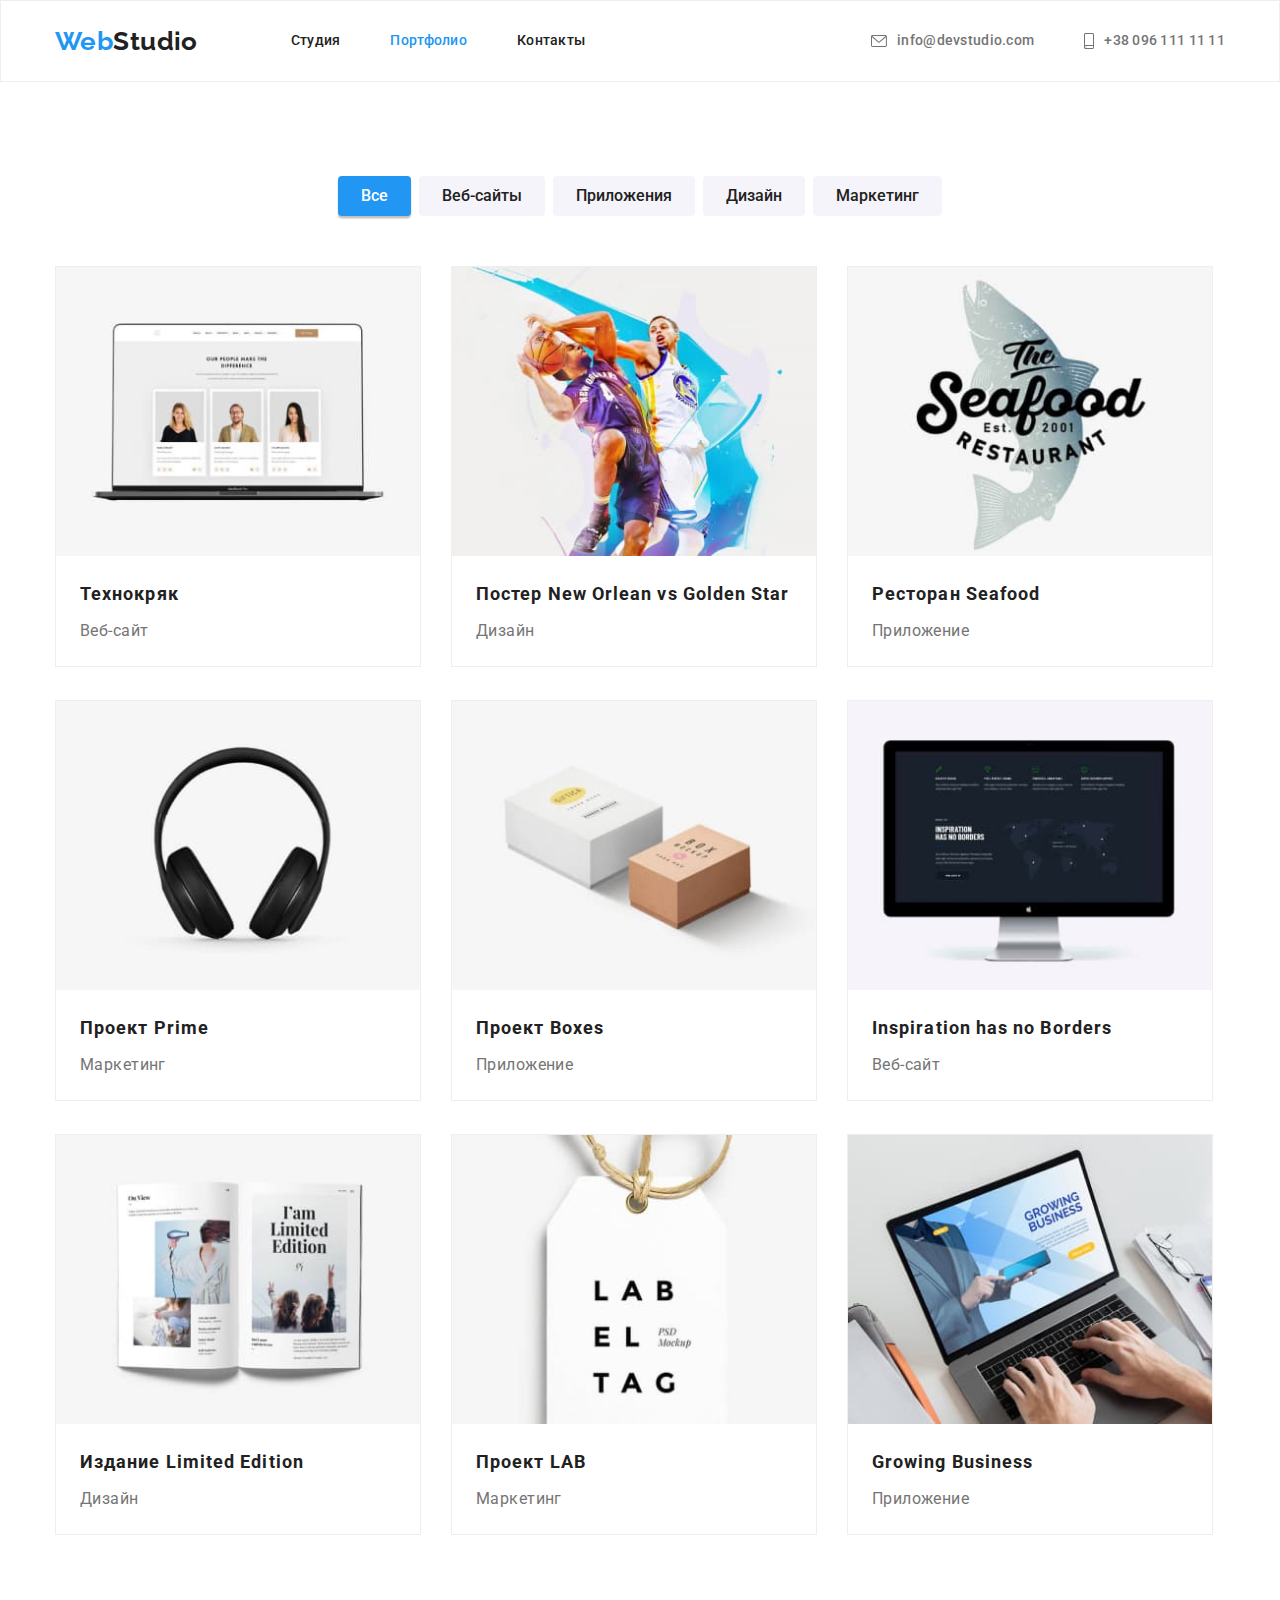
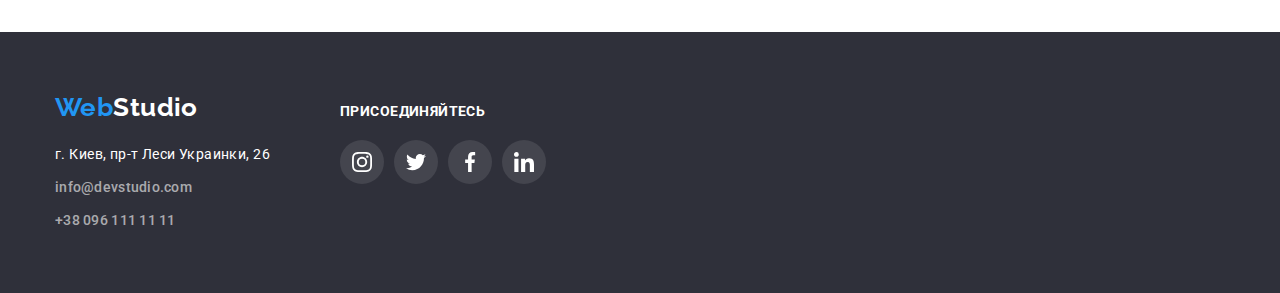
==== portfolio.html @ 6651fc87 "Initial commit" ====
<!DOCTYPE html>
<html lang="ru">
  <head>
    <meta charset="UTF-8" />
    <meta http-equiv="X-UA-Compatible" content="IE=edge" />
    <meta name="viewport" content="width=device-width, initial-scale=1.0" />
    <title>Portfolio</title>

    <link
      rel="stylesheet"
      href="https://fonts.googleapis.com/css2?family=Raleway:wght@700&family=Roboto:wght@400;500;700;900&display=swap"
    />
    <link
      rel="stylesheet"
      href="https://cdnjs.cloudflare.com/ajax/libs/modern-normalize/1.1.0/modern-normalize.min.css"
    />
    <link rel="stylesheet" href="./css/styles.css" />
  </head>

  <body>
    <!-- Шапка сайта -->
    <header class="header">
      <div class="container main-container">
        <nav class="main-nav">
          <a class="logo" href="./index.html"><span>Web</span>Studio</a>

          <ul class="site-nav list">
            <li class="item"><a class="link pointer" href="./index.html">Студия</a></li>
            <li class="item">
              <a class="link pointer portfolio" href="./portfolio.html">Портфолио</a>
            </li>
            <li class="item"><a class="link pointer" href="">Контакты</a></li>
          </ul>
        </nav>

        <ul class="auth-nav list">
          <li class="item">
            <div class="header-icon">
              <a class="link pointer" href="mailto:info@devstudio.com">
                <svg class="icon-header" width="16" height="12">
                  <use href="./images/sprite.svg#icon-envelope"></use>
                </svg>
                info@devstudio.com
              </a>
            </div>
          </li>
          <li class="item">
            <div class="header-icon">
              <a class="link pointer" href="tel:+380961111111">
                <svg class="icon-header phone" width="10" height="16">
                  <use href="./images/sprite.svg#icon-phone"></use>
                </svg>
                +38 096 111 11 11
              </a>
            </div>
          </li>
        </ul>
      </div>
    </header>

    <main>
      <!-- Секция примеры работ -->
      <section class="section-works section">
        <div class="container">
          <h1 class="works visually-hidden">Примеры работ</h1>
          <ul class="portfolio list portfolio-nav">
            <li class="btn-container">
              <button class="button pointer all" type="button">Все</button>
            </li>
            <li class="btn-container">
              <button class="button pointer" type="button">Веб-сайты</button>
            </li>
            <li class="btn-container">
              <button class="button pointer" type="button">Приложения</button>
            </li>
            <li class="btn-container">
              <button class="button pointer" type="button">Дизайн</button>
            </li>
            <li class="btn-container">
              <button class="button pointer" type="button">Маркетинг</button>
            </li>
          </ul>

          <ul class="list works-list">
            <!-- Пример №1 -->
            <li class="flex-element">
              <a class="works-link" href="">
                <img
                  class="works-img"
                  src="./images/portfolio/work-1.jpg"
                  alt="Пример работы №1"
                  width="370"
                  height="294"
                />
                <h2 class="works-title">Технокряк</h2>
                <p class="works-text">Веб-сайт</p>
              </a>
            </li>
            <!-- Пример №2 -->
            <li class="flex-element">
              <a class="works-link" href="">
                <img
                  class="works-img"
                  src="./images/portfolio/work-2.jpg"
                  alt="Пример работы №2"
                  width="370"
                  height="294"
                />
                <h2 class="works-title">Постер New Orlean vs Golden Star</h2>
                <p class="works-text">Дизайн</p>
              </a>
            </li>
            <!-- Пример №3 -->
            <li class="flex-element">
              <a class="works-link" href="">
                <img
                  class="works-img"
                  src="./images/portfolio/work-3.jpg"
                  alt="Пример работы №3"
                  width="370"
                  height="294"
                />
                <h2 class="works-title">Ресторан Seafood</h2>
                <p class="works-text">Приложение</p>
              </a>
            </li>
            <!-- Пример №4 -->
            <li class="flex-element">
              <a class="works-link" href="">
                <img
                  class="works-img"
                  src="./images/portfolio/work-4.jpg"
                  alt="Пример работы №4"
                  width="370"
                  height="294"
                />
                <h2 class="works-title">Проект Prime</h2>
                <p class="works-text">Маркетинг</p>
              </a>
            </li>
            <!-- Пример №5 -->
            <li class="flex-element">
              <a class="works-link" href="">
                <img
                  class="works-img"
                  src="./images/portfolio/work-5.jpg"
                  alt="Пример работы №5"
                  width="370"
                  height="294"
                />
                <h2 class="works-title">Проект Boxes</h2>
                <p class="works-text">Приложение</p>
              </a>
            </li>
            <!-- Пример №6-->
            <li class="flex-element">
              <a class="works-link" href="">
                <img
                  class="works-img"
                  src="./images/portfolio/work-6.jpg"
                  alt="Пример работы №6"
                  width="370"
                  height="294"
                />
                <h2 class="works-title">Inspiration has no Borders</h2>
                <p class="works-text">Веб-сайт</p>
              </a>
            </li>
            <!-- Пример №7 -->
            <li class="flex-element">
              <a class="works-link" href="">
                <img
                  class="works-img"
                  src="./images/portfolio/work-7.jpg"
                  alt="Пример работы №7"
                  width="370"
                  height="294"
                />
                <h2 class="works-title">Издание Limited Edition</h2>
                <p class="works-text">Дизайн</p>
              </a>
            </li>
            <!-- Пример №8 -->
            <li class="flex-element">
              <a class="works-link" href="">
                <img
                  class="works-img"
                  src="./images/portfolio/work-8.jpg"
                  alt="Пример работы №8"
                  width="370"
                  height="294"
                />
                <h2 class="works-title">Проект LAB</h2>
                <p class="works-text">Маркетинг</p>
              </a>
            </li>
            <!-- Пример №9 -->
            <li class="flex-element">
              <a class="works-link" href="">
                <img
                  class="works-img"
                  src="./images/portfolio/work-9.jpg"
                  alt="Пример работы №9"
                  width="370"
                  height="294"
                />
                <h2 class="works-title">Growing Business</h2>
                <p class="works-text">Приложение</p>
              </a>
            </li>
          </ul>
        </div>
      </section>
    </main>
    <!-- Футер -->
    <footer class="footer">
      <div class="container">
        <div class="contacts-footer">
          <div class="contacts">
            <a class="logo footer" href="./index.html"><span>Web</span>Studio</a>
            <address>
              <ul class="list">
                <li class="list-item">
                  <a
                    class="link pointer footer-adress"
                    href="https://goo.gl/maps/1aV7GLh5moSTKQaL6"
                    target="_blank"
                    rel="noopener noreferrer"
                    >г. Киев, пр-т Леси Украинки, 26</a
                  >
                </li>
                <li class="auth-nav list-item">
                  <a class="link pointer footer-mail" href="mailto:info@devstudio.com"
                    >info@devstudio.com</a
                  >
                </li>
                <li class="auth-nav list-item">
                  <a class="link pointer footer-tel" href="tel:+380961111111">+38 096 111 11 11</a>
                </li>
              </ul>
            </address>
          </div>
          <div class="social">
            <h3 class="footer-title">присоединяйтесь</h3>
            <ul class="list footer-all-icons">
              <li class="footer-icon">
                <div class="footer-block">
                  <a class="footer-link" aria-label="instagram" href="">
                    <svg class="icon-footer" width="20" height="20">
                      <use href="./images/sprite.svg#icon-instagram2"></use>
                    </svg>
                  </a>
                </div>
              </li>

              <li class="footer-icon">
                <div class="footer-block">
                  <a class="footer-link" aria-label="instagram" href="">
                    <svg class="icon-footer" width="20" height="20">
                      <use href="./images/sprite.svg#icon-twitter2"></use>
                    </svg>
                  </a>
                </div>
              </li>

              <li class="footer-icon">
                <div class="footer-block">
                  <a class="footer-link" aria-label="facebook" href="">
                    <svg class="icon-footer" width="20" height="20">
                      <use href="./images/sprite.svg#icon-facebook2"></use>
                    </svg>
                  </a>
                </div>
              </li>

              <li class="footer-icon">
                <div class="footer-block">
                  <a class="footer-link" aria-label="linkedin" href="">
                    <svg class="icon-footer" width="20" height="20">
                      <use href="./images/sprite.svg#icon-linkedin2"></use>
                    </svg>
                  </a>
                </div>
              </li>
            </ul>
          </div>
        </div>
      </div>
    </footer>
  </body>
</html>
---- css/styles.css ----
/* Reset */
html {
    box-sizing: border-box;
}

*,
*::after,
*::before {
    box-sizing: inherit;
}

/* Стили для обнуления верхних отступов у элементов */
h1,
h2,
h3,
h4,
h5,
h6,
p {
    margin-top: 0;
}

/* Класс для обнуления базовых свойств у списков (ul) */
.list {
    list-style: none;
    padding-left: 0;
    margin: 0;
}

/* Класс для обнуления базовых свойств у ссылок */
.link {
    text-decoration: none;
    color: inherit;
}

/* Свойства для корректного отображения картинок */
img {
    display: block;
    max-width: 100%;
    height: auto;
}

/* Свойства для обнуления курсива у address */

address {
    font-style: inherit;
}


:root {
    --brand-color: #2196F3;
    --background-color: #ffffff;
    --text-color: #212121;
    --paragraph-color: #757575;
}

body {
    color: var(--text-color);
    background-color: var(--background-color);
    font-family: Roboto, sans-serif;
    font-size: 14px;
    letter-spacing: 0.03em;
}

.visually-hidden {
  position: absolute;
  width: 1px;
  height: 1px;
  margin: -1px;
  border: 0;
  padding: 0;
  
  white-space: nowrap;
  clip-path: inset(100%);
  clip: rect(0 0 0 0);
  overflow: hidden;
}

.container {
    margin-left: auto;
    margin-right: auto;
    width: 1200px;    
    padding-left: 15px;
    padding-right: 15px;
}

/* Navigation */
.link,
.logo {
    text-decoration: none;
}

.logo > span {
    color: var(--brand-color)
}

.logo {
    color: var(--text-color);

    font-family: Raleway, sans-serif;
    font-weight: 700;
    font-size: 26px;
    line-height: 1.19;
}

.main-nav .logo {
    margin-right: 93px;
}

.site-nav,
.auth-nav {
    display: flex;
}

.auth-nav {
    margin-left: auto;
}

.site-nav .item,
.auth-nav .item {
    margin-right: 50px;
}

.site-nav .item:last-child,
.auth-nav .item:last-child {
    margin-right: 0;
}

.main-nav,
.main-container {
    display: flex;
    align-items: center;
}

.header {
    border: 1px solid #EEEEEE;
}


.site-nav .link,
.auth-nav .link {
    color: var(--text-color);

    font-weight: 500;
    line-height: 1.14;
    letter-spacing: 0.02em;
}

.site-nav .link,
.auth-nav .link {
    display: block;
    padding-top: 32px;
    padding-bottom: 32px;
}

.auth-nav .link {
    color: var(--paragraph-color);
}

.site-nav .studio {
    color: var(--brand-color)
}

.site-nav .link:hover,
.site-nav .link:focus,
.auth-nav .link:hover,
.auth-nav .link:focus {
    color: var(--brand-color)
}

.header-icon {
    display: flex;
    align-items: center;
    cursor: pointer;
    color: var(--paragraph-color);
}

.icon-header {
    margin-right: 10px;
    fill: currentColor;
}

.icon-header:focus,
.icon-header:hover {
    fill: var(--brand-color);
}

.link.pointer {
    display: flex;
    align-items: center;
}

/* Section Hero */
.section {
    padding-top: 94px;
    padding-bottom: 94px;
}

.hero {
    color: var(--background-color);
    background-color: #2F303A;
    text-align: center;
    padding: 200px 0;

    background-image: linear-gradient(
        to right,
        rgba(47, 48, 58, 0.4),
        rgba(47, 48, 58, 0.4)),
    url('../images/hero/people.jpg');
    max-width: 1600px;
    margin-left: auto;
    margin-right: auto;
    background-position: center;
    background-repeat: no-repeat;
    background-size: cover;
}

.hero-title {
    padding-bottom: 0;
    width: 693px;
    margin-left: auto;
    margin-right: auto;
    margin-top: 0;
    margin-bottom: 30px;

    font-weight: 900;
    font-size: 44px;
    line-height: 1.36;
    letter-spacing: 0.06em;
    text-transform: uppercase;
}

.hero .button:hover,
.hero .button:focus {
    background-color: var(--brand-color);
}

.button-order {
    font-family: inherit;
    font-weight: 700;
    font-size: 16px;
    line-height: 1.87;
    display: flex;
    align-items: center;
    text-align: center;
    letter-spacing: 0.06em;
    color: var(--background-color);
    background-color: #188CE8;

    box-shadow: 0px 4px 4px rgba(0, 0, 0, 0.15);
    border-radius: 4px;

    padding: 10px 32px;
    display: inline-block;
    border: 1px solid transparent;
}


.button:focus,
.button:hover {
    cursor: pointer;
}

/* Section features*/

.features.list {
    display: flex;
    justify-content: center;
}

.features-container {
    margin-right: 30px;
    width: calc((100% - 90px) / 4);
    width: 270px;
}


.icon-container {
    height: 120px;
    border-radius: 4px;
    margin-bottom: 30px;
    display: flex;
    align-items: center;
    justify-content: center;
    background-color: #F5F4FA;
}


.features-container:nth-child(4n) {
    margin-right: 0;
}


.section-title {
    color: var(--text-color);
    font-weight: 700;
    font-size: 36px;
    line-height: 1.16;
    text-align: center;

    margin-top: 0;
    margin-bottom: 50px;
}

.features-title {
    font-size: 14px;
    font-weight: 700;
    line-height: 1.14;
    text-transform: uppercase;

    margin-top: 0;
    margin-bottom: 10px;
}

.features-text {
    color: var(--paragraph-color);
    line-height: 1.71;

    margin-top: 0;
    margin-bottom: 0;
}


/* Section activity */
.section-activity {
    padding-top: 0;
    padding-bottom: 94px;
}

.activity-list {
    display: flex;
    flex-wrap: wrap;
}

.img-activity {
    margin-right: 30px;
    width: calc((100% - 60px) / 3);
}

.img-activity:nth-child(3n) {
    margin-right: 0;
}

/* Section Team */
.section-team {
    background-color: #F5F4FA;
}

.list-team {
    display: flex;
    flex-wrap: wrap;
}

.team-card {
    margin-right: 30px;
    width: calc((100% - 90px) / 4);
    box-shadow: 0px 1px 3px rgba(0, 0, 0, 0.12), 0px 1px 1px rgba(0, 0, 0, 0.14), 0px 2px 1px rgba(0, 0, 0, 0.2);
    border-radius: 0px 0px 4px 4px;
    background: #FFFFFF;
}

.team-card:nth-child(4n) {
    margin-right: 0;
}

.team-text {
    color: var(--paragraph-color);
    font-size: 16px;
    line-height: 1.19;
    text-align: center;

    margin-top: 0;
    margin-bottom: 16px;
}

.team-title {
    font-weight: 500;
    font-size: 16px;
    line-height: 1.19;
    text-align: center;

    margin-top: 0;
    margin-bottom: 10px;
}

.team-img {
    padding-bottom: 30px;
}

.social-list {
    display: flex;
    align-items: center;
    padding-bottom: 30px;
    justify-content: center;
}

.social-list>li:not(:last-child) {
    margin-right: 10px;
}

.team-link {
    display: flex;
    background-color: #ffffff;
    border-radius: 50%;
    width: 44px;
    height: 44px;
    cursor: pointer;
    align-items: center;
    justify-content: center;
    color: #AFB1B8;
}

.icon-social {
    fill: currentColor;
}

.team-link:hover,
.team-link:focus {
    background-color: var(--brand-color);
    color: #ffffff;
}

/* Section customers */
.customers-all {
    display: flex;
    align-items: center;
    justify-content: space-between;
}

.customers-block {
    margin-right: 30px;
    color: #AFB1B8;
}

.customers-link {
    color: currentColor;
    width: 170px;
    height: 92px;
    border: 1px solid #AFB1B8;
    border-radius: 4px;
    display: flex;
    align-items: center;
    justify-content: center;
    cursor: pointer;
}

.icon-customers {
    fill: currentColor;
}

.customers-link:hover,
.customers-link:focus {
    border: 1px solid var(--brand-color);
    color: var(--brand-color);
}

.customers-block:last-child {
    margin-right: 0;
}


/* Footer */
.footer {
    padding: 60px 0;
    background-color: #2F303A;
}

.list .footer-adress,
.list .footer-mail,
.list .footer-tel {
    font-style: normal;
    line-height: 1.71;
    display: inline-block;
    margin-bottom: 9px;
}

.logo.footer {
    color: var(--background-color);
    display: inline-block;
    padding: 0;
    margin-bottom: 20px;
}

.footer-adress {
    color: var(--background-color);
}

.list-item:not(:last-child) {
    margin-bottom: 9px;
}

.list-item .link {
    margin-bottom: 0;
}

.list-item .link {
    padding: 0;
}

.auth-nav .footer-tel,
.auth-nav .footer-mail {
    color: rgba(255, 255, 255, 0.6);
}

.footer-title {
    font-size: 14px;
    font-weight: 700;
    line-height: 1.14;
    text-transform: uppercase;
    color: #FFFFFF;
    margin-bottom: 20px;
}

.footer-all-icons {
    display: flex;
    align-items: center;
    justify-content: center;
}

.footer-link {
    background-color: rgba(255, 255, 255, 0.1);
    border-radius: 50%;
    width: 44px;
    height: 44px;
    display: inline-flex;
    justify-content: center;
    cursor: pointer;
    align-items: center;
}

.footer-icon:not(:last-child) {
    margin-right: 10px;
}

.footer-link:hover,
.footer-link:focus {
    background-color: var(--brand-color);
}

.icon-footer {
    fill: #ffffff;
}


.icon-footer:focus,
.icon-footer:hover {
    background-color: var(--brand-color);
}

.contacts-footer {
    display: flex;
    align-items:baseline;
}

.contacts {
    margin-right: 70px;
}


/* PORTFOLIO */
.site-nav .portfolio {
    color: var(--brand-color);
}

.portfolio .button {
    font-family: inherit;
    font-weight: 500;
     font-size: 16px;
    line-height: 1.62;
    text-align: center;
    color: var(--text-color);
    background-color: #F5F4FA;

    display: inline-block;
    border-radius: 4px;
    padding: 6px 22px;
    border: 1px solid transparent;
}

.portfolio .button:hover,
.portfolio .button:focus {
    background-color: var(--brand-color);
    color: var(--background-color);
    box-shadow: 0px 3px 1px rgba(0, 0, 0, 0.1), 0px 1px 2px rgba(0, 0, 0, 0.08), 0px 2px 2px rgba(0, 0, 0, 0.12);
}

.portfolio .all {
    color: var(--background-color);
    background-color: var(--brand-color);

    box-shadow: 0px 3px 1px rgba(0, 0, 0, 0.1), 0px 1px 2px rgba(0, 0, 0, 0.08), 0px 2px 2px rgba(0, 0, 0, 0.12);
    border-radius: 4px;
}

.portfolio-nav {
    display: flex;
    margin-bottom: 50px;
    justify-content: center;
}

.btn-container {
    margin-right: 8px;
}

.btn-container:last-child {
    margin-right: 0;
}



/* Section porfolio works */
.works-list {
    display: flex;
    flex-wrap: wrap;
}

.flex-element {
    width: calc((100% - 60px - 12px) / 3);
    height: 404px;
    margin-bottom: 30px;
    margin-right: 30px;
}

.works-link {
    text-decoration: none;
    display: block;
    border: 1px solid #EEEEEE;
}

.works-link:hover,
.works-link:focus {
    box-shadow: 0px 1px 1px rgba(0, 0, 0, 0.12), 0px 4px 4px rgba(0, 0, 0, 0.06), 1px 4px 6px rgba(0, 0, 0, 0.16);
}

.flex-element:nth-child(3n) {
    margin-right: 0;
}

.flex-element:nth-last-child(-n+3) {
    margin-bottom: 0;
} 

.works-img {
    margin-bottom: 20px;
}

.works-title {
    color: var(--text-color);
    font-weight: 700;
    font-size: 18px;
    line-height: 2.0;
    letter-spacing: 0.06em;

    margin-top: 0;
    margin-bottom: 4px;
    margin-left: 24px;
}

.works-text {
    color: var(--paragraph-color);
    font-size: 16px;
    line-height: 1.88;

    margin-top: 0;
    margin-bottom: 20px;
    margin-left: 24px;
}
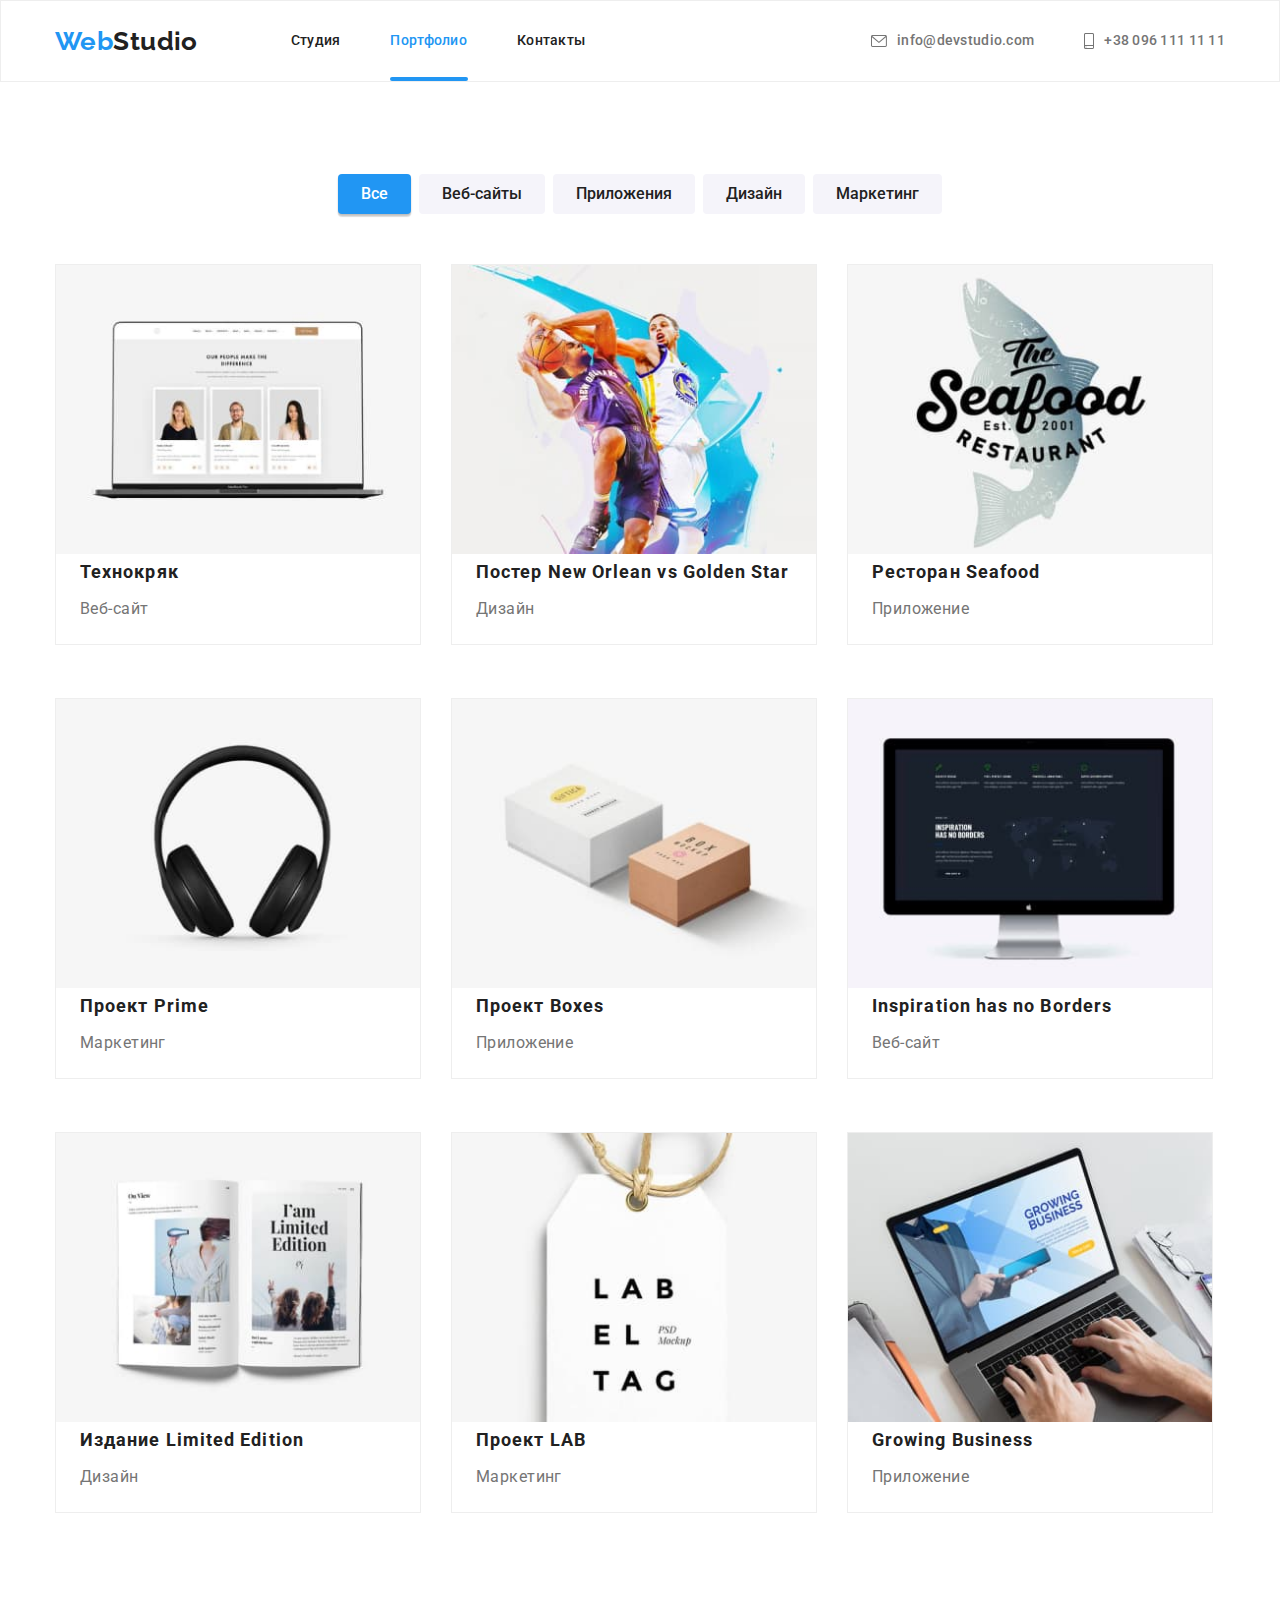
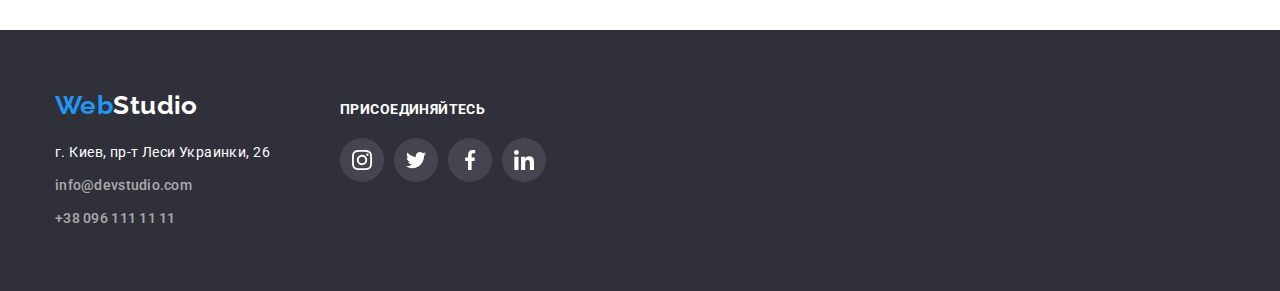
==== commit 8cc05a76: "add animation" ====
--- a/portfolio.html
+++ b/portfolio.html
@@ -85,13 +85,20 @@
             <!-- Пример №1 -->
             <li class="flex-element">
               <a class="works-link" href="">
-                <img
-                  class="works-img"
-                  src="./images/portfolio/work-1.jpg"
-                  alt="Пример работы №1"
-                  width="370"
-                  height="294"
-                />
+                <div class="works-thumb">
+                  <img
+                    class="works-img"
+                    src="./images/portfolio/work-1.jpg"
+                    alt="Пример работы №1"
+                    width="370"
+                    height="294"
+                  />
+                  <p class="works-descr">
+                    Ресурс предлагает комплексные предложения с разным уровнем функционала и
+                    сервисов. Все это позволит посетителю получить исчерпывающие сведения <br />
+                    о компании или частном лице.
+                  </p>
+                </div>
                 <h2 class="works-title">Технокряк</h2>
                 <p class="works-text">Веб-сайт</p>
               </a>
@@ -99,13 +106,21 @@
             <!-- Пример №2 -->
             <li class="flex-element">
               <a class="works-link" href="">
-                <img
-                  class="works-img"
-                  src="./images/portfolio/work-2.jpg"
-                  alt="Пример работы №2"
-                  width="370"
-                  height="294"
-                />
+                <div class="works-thumb">
+                  <img
+                    class="works-img"
+                    src="./images/portfolio/work-2.jpg"
+                    alt="Пример работы №2"
+                    width="370"
+                    height="294"
+                  />
+                  <p class="works-descr">
+                    Ресурс предлагает комплексные предложения с разным уровнем функционала и
+                    сервисов. Все это позволит посетителю получить исчерпывающие сведения <br />
+                    о компании или частном лице.
+                  </p>
+                </div>
+
                 <h2 class="works-title">Постер New Orlean vs Golden Star</h2>
                 <p class="works-text">Дизайн</p>
               </a>
@@ -113,13 +128,21 @@
             <!-- Пример №3 -->
             <li class="flex-element">
               <a class="works-link" href="">
-                <img
-                  class="works-img"
-                  src="./images/portfolio/work-3.jpg"
-                  alt="Пример работы №3"
-                  width="370"
-                  height="294"
-                />
+                <div class="works-thumb">
+                  <img
+                    class="works-img"
+                    src="./images/portfolio/work-3.jpg"
+                    alt="Пример работы №3"
+                    width="370"
+                    height="294"
+                  />
+                  <p class="works-descr">
+                    Ресурс предлагает комплексные предложения с разным уровнем функционала и
+                    сервисов. Все это позволит посетителю получить исчерпывающие сведения <br />
+                    о компании или частном лице.
+                  </p>
+                </div>
+
                 <h2 class="works-title">Ресторан Seafood</h2>
                 <p class="works-text">Приложение</p>
               </a>
@@ -127,13 +150,21 @@
             <!-- Пример №4 -->
             <li class="flex-element">
               <a class="works-link" href="">
-                <img
-                  class="works-img"
-                  src="./images/portfolio/work-4.jpg"
-                  alt="Пример работы №4"
-                  width="370"
-                  height="294"
-                />
+                <div class="works-thumb">
+                  <img
+                    class="works-img"
+                    src="./images/portfolio/work-4.jpg"
+                    alt="Пример работы №4"
+                    width="370"
+                    height="294"
+                  />
+                  <p class="works-descr">
+                    Ресурс предлагает комплексные предложения с разным уровнем функционала и
+                    сервисов. Все это позволит посетителю получить исчерпывающие сведения <br />
+                    о компании или частном лице.
+                  </p>
+                </div>
+
                 <h2 class="works-title">Проект Prime</h2>
                 <p class="works-text">Маркетинг</p>
               </a>
@@ -141,13 +172,21 @@
             <!-- Пример №5 -->
             <li class="flex-element">
               <a class="works-link" href="">
-                <img
-                  class="works-img"
-                  src="./images/portfolio/work-5.jpg"
-                  alt="Пример работы №5"
-                  width="370"
-                  height="294"
-                />
+                <div class="works-thumb">
+                  <img
+                    class="works-img"
+                    src="./images/portfolio/work-5.jpg"
+                    alt="Пример работы №5"
+                    width="370"
+                    height="294"
+                  />
+                  <p class="works-descr">
+                    Ресурс предлагает комплексные предложения с разным уровнем функционала и
+                    сервисов. Все это позволит посетителю получить исчерпывающие сведения <br />
+                    о компании или частном лице.
+                  </p>
+                </div>
+
                 <h2 class="works-title">Проект Boxes</h2>
                 <p class="works-text">Приложение</p>
               </a>
@@ -155,13 +194,21 @@
             <!-- Пример №6-->
             <li class="flex-element">
               <a class="works-link" href="">
-                <img
-                  class="works-img"
-                  src="./images/portfolio/work-6.jpg"
-                  alt="Пример работы №6"
-                  width="370"
-                  height="294"
-                />
+                <div class="works-thumb">
+                  <img
+                    class="works-img"
+                    src="./images/portfolio/work-6.jpg"
+                    alt="Пример работы №6"
+                    width="370"
+                    height="294"
+                  />
+                  <p class="works-descr">
+                    Ресурс предлагает комплексные предложения с разным уровнем функционала и
+                    сервисов. Все это позволит посетителю получить исчерпывающие сведения <br />
+                    о компании или частном лице.
+                  </p>
+                </div>
+
                 <h2 class="works-title">Inspiration has no Borders</h2>
                 <p class="works-text">Веб-сайт</p>
               </a>
@@ -169,13 +216,21 @@
             <!-- Пример №7 -->
             <li class="flex-element">
               <a class="works-link" href="">
-                <img
-                  class="works-img"
-                  src="./images/portfolio/work-7.jpg"
-                  alt="Пример работы №7"
-                  width="370"
-                  height="294"
-                />
+                <div class="works-thumb">
+                  <img
+                    class="works-img"
+                    src="./images/portfolio/work-7.jpg"
+                    alt="Пример работы №7"
+                    width="370"
+                    height="294"
+                  />
+                  <p class="works-descr">
+                    Ресурс предлагает комплексные предложения с разным уровнем функционала и
+                    сервисов. Все это позволит посетителю получить исчерпывающие сведения <br />
+                    о компании или частном лице.
+                  </p>
+                </div>
+
                 <h2 class="works-title">Издание Limited Edition</h2>
                 <p class="works-text">Дизайн</p>
               </a>
@@ -183,13 +238,21 @@
             <!-- Пример №8 -->
             <li class="flex-element">
               <a class="works-link" href="">
-                <img
-                  class="works-img"
-                  src="./images/portfolio/work-8.jpg"
-                  alt="Пример работы №8"
-                  width="370"
-                  height="294"
-                />
+                <div class="works-thumb">
+                  <img
+                    class="works-img"
+                    src="./images/portfolio/work-8.jpg"
+                    alt="Пример работы №8"
+                    width="370"
+                    height="294"
+                  />
+                  <p class="works-descr">
+                    Ресурс предлагает комплексные предложения с разным уровнем функционала и
+                    сервисов. Все это позволит посетителю получить исчерпывающие сведения <br />
+                    о компании или частном лице.
+                  </p>
+                </div>
+
                 <h2 class="works-title">Проект LAB</h2>
                 <p class="works-text">Маркетинг</p>
               </a>
@@ -197,13 +260,21 @@
             <!-- Пример №9 -->
             <li class="flex-element">
               <a class="works-link" href="">
-                <img
-                  class="works-img"
-                  src="./images/portfolio/work-9.jpg"
-                  alt="Пример работы №9"
-                  width="370"
-                  height="294"
-                />
+                <div class="works-thumb">
+                  <img
+                    class="works-img"
+                    src="./images/portfolio/work-9.jpg"
+                    alt="Пример работы №9"
+                    width="370"
+                    height="294"
+                  />
+                  <p class="works-descr">
+                    Ресурс предлагает комплексные предложения с разным уровнем функционала и
+                    сервисов. Все это позволит посетителю получить исчерпывающие сведения <br />
+                    о компании или частном лице.
+                  </p>
+                </div>
+
                 <h2 class="works-title">Growing Business</h2>
                 <p class="works-text">Приложение</p>
               </a>
--- a/css/styles.css
+++ b/css/styles.css
@@ -55,6 +55,7 @@
 }
 
 body {
+    padding-top: 80px;
     color: var(--text-color);
     background-color: var(--background-color);
     font-family: Roboto, sans-serif;
@@ -84,7 +85,19 @@
     padding-right: 15px;
 }
 
-/* Navigation */
+/* HEADER Navigation */
+.header {
+    position: fixed;
+    top: 0;
+    left: 0;
+    width: 100%;
+    z-index: 2;
+
+    background-color: #FFFFFF;
+    border: 1px solid #EEEEEE;
+}
+
+
 .link,
 .logo {
     text-decoration: none;
@@ -95,12 +108,12 @@
 }
 
 .logo {
-    color: var(--text-color);
-
     font-family: Raleway, sans-serif;
     font-weight: 700;
     font-size: 26px;
     line-height: 1.19;
+
+    color: var(--text-color);
 }
 
 .main-nav .logo {
@@ -132,18 +145,13 @@
     align-items: center;
 }
 
-.header {
-    border: 1px solid #EEEEEE;
-}
-
-
 .site-nav .link,
 .auth-nav .link {
-    color: var(--text-color);
-
     font-weight: 500;
     line-height: 1.14;
     letter-spacing: 0.02em;
+
+    color: var(--text-color);
 }
 
 .site-nav .link,
@@ -151,6 +159,10 @@
     display: block;
     padding-top: 32px;
     padding-bottom: 32px;
+
+    transition-property: color;
+    transition-duration: 250ms;
+    transition-timing-function: cubic-bezier(0.4, 0, 0.2, 1);
 }
 
 .auth-nav .link {
@@ -168,6 +180,35 @@
     color: var(--brand-color)
 }
 
+.pointer.studio,
+.pointer.portfolio {
+    position: relative;
+}
+
+.pointer.studio::after {
+    content: '';
+    position: absolute;
+    top: 0;
+    width: 48px;
+    height: 4px;
+    top: 76px;
+    
+    background: #2196F3;
+    border-radius: 2px;
+}
+
+.pointer.portfolio::after {
+    content: '';
+    position: absolute;
+    width: 78px;
+    height: 4px;
+    top: 76px;
+    
+    background: #2196F3;
+    border-radius: 2px;
+}
+
+
 .header-icon {
     display: flex;
     align-items: center;
@@ -178,6 +219,10 @@
 .icon-header {
     margin-right: 10px;
     fill: currentColor;
+
+    transition-property: fill;
+    transition-duration: 250ms;
+    transition-timing-function: cubic-bezier(0.4, 0, 0.2, 1);
 }
 
 .icon-header:focus,
@@ -230,17 +275,13 @@
     text-transform: uppercase;
 }
 
-.hero .button:hover,
-.hero .button:focus {
-    background-color: var(--brand-color);
-}
-
 .button-order {
+    display: inline-block;
+    padding: 10px 32px;
     font-family: inherit;
     font-weight: 700;
     font-size: 16px;
     line-height: 1.87;
-    display: flex;
     align-items: center;
     text-align: center;
     letter-spacing: 0.06em;
@@ -249,16 +290,77 @@
 
     box-shadow: 0px 4px 4px rgba(0, 0, 0, 0.15);
     border-radius: 4px;
-
-    padding: 10px 32px;
-    display: inline-block;
     border: 1px solid transparent;
-}
-
-
-.button:focus,
-.button:hover {
+
+    transition: background-color 250ms cubic-bezier(0.4, 0, 0.2, 1);
+}
+
+
+.button-order:focus,
+.button-order:hover {
     cursor: pointer;
+    background-color: var(--brand-color);
+}
+
+.backdrop {
+    position: fixed;
+    z-index: 3;
+    top: 0;
+    left: 0;
+    width: 100%;
+    height: 100%;
+    background-color: rgba(0, 0, 0, 0.2);
+
+    opacity: 1;
+    transition: opacity 250ms cubic-bezier(0.4, 0, 0.2, 1);
+}
+
+.backdrop.is-hidden {
+    opacity: 0;
+    pointer-events: none;
+    transform: scale(1.25);
+    transition: transform 250ms cubic-bezier(0.4, 0, 0.2, 1); 
+}
+
+.backdrop.is-hidden .modal {
+    transform: translate(-50%, -50%) scale(1.25);
+    opacity: 0;
+}
+
+.modal {
+    position: absolute;
+    top: 50%;
+    left: 50%;
+    width: 30%;
+    height: 70%;
+    transform: translate(-50%, -50%) scale(1);
+    opacity: 1;
+    
+    background-color: #FFFFFF;
+    box-shadow: 0px 1px 3px rgba(0, 0, 0, 0.12), 0px 1px 1px rgba(0, 0, 0, 0.14), 0px 2px 1px rgba(0, 0, 0, 0.2);
+    border-radius: 4px;
+
+    transition: transform 250ms cubic-bezier(0.4, 0, 0.2, 1),opacity 250ms cubic-bezier(0.4, 0, 0.2, 1);
+
+}
+
+.btn-close {
+    display: block;
+    margin-left: auto;
+    margin-top: 8px;
+    margin-right: 8px;
+    padding: 0;
+    background-color: #FFFFFF;
+    border: 1px solid rgba(0, 0, 0, 0.1);
+    border-radius: 50%;
+    cursor: pointer;
+}
+
+.btn-icon {
+    display: flex;
+    align-items: center;
+    justify-content: center;
+    margin: 10px;
 }
 
 /* Section features*/
@@ -341,6 +443,32 @@
     margin-right: 0;
 }
 
+.img-thumb {
+    position: relative;
+}
+
+.img-activity-descr {
+    position: absolute;
+    top: 100%;
+    left: 0;
+    transform: translate(0%, -100%);
+    z-index: 1;
+
+    width: 370px;
+    height: 70px;
+    margin: 0;
+    display: flex;
+    align-items: center;
+    justify-content: center;
+
+    font-weight: 700;
+    line-height: 1.14;
+    text-align: center;
+    text-transform: uppercase;
+    color: #ffffff;
+    background-color: rgba(47, 48, 58, 0.8);
+}
+
 /* Section Team */
 .section-team {
     background-color: #F5F4FA;
@@ -408,6 +536,8 @@
     align-items: center;
     justify-content: center;
     color: #AFB1B8;
+
+    transition: background-color 250ms cubic-bezier(0.4, 0, 0.2, 1), color 250ms cubic-bezier(0.4, 0, 0.2, 1);
 }
 
 .icon-social {
@@ -442,6 +572,9 @@
     align-items: center;
     justify-content: center;
     cursor: pointer;
+
+    transition: color 250ms cubic-bezier(0.4, 0, 0.2, 1), 
+    border 250ms cubic-bezier(0.4, 0, 0.2, 1);
 }
 
 .icon-customers {
@@ -518,14 +651,16 @@
 }
 
 .footer-link {
+    display: inline-flex;
+    justify-content: center;
+    align-items: center;
     background-color: rgba(255, 255, 255, 0.1);
     border-radius: 50%;
     width: 44px;
     height: 44px;
-    display: inline-flex;
-    justify-content: center;
     cursor: pointer;
-    align-items: center;
+
+    transition: background-color 250ms cubic-bezier(0.4, 0, 0.2, 1);
 }
 
 .footer-icon:not(:last-child) {
@@ -539,12 +674,6 @@
 
 .icon-footer {
     fill: #ffffff;
-}
-
-
-.icon-footer:focus,
-.icon-footer:hover {
-    background-color: var(--brand-color);
 }
 
 .contacts-footer {
@@ -575,6 +704,8 @@
     border-radius: 4px;
     padding: 6px 22px;
     border: 1px solid transparent;
+
+    transition: background-color 250ms cubic-bezier(0.4, 0, 0.2, 1), color 250ms cubic-bezier(0.4, 0, 0.2, 1), box-shadow 250ms cubic-bezier(0.4, 0, 0.2, 1);
 }
 
 .portfolio .button:hover,
@@ -607,7 +738,6 @@
 }
 
 
-
 /* Section porfolio works */
 .works-list {
     display: flex;
@@ -625,6 +755,8 @@
     text-decoration: none;
     display: block;
     border: 1px solid #EEEEEE;
+
+    transition: box-shadow 250ms cubic-bezier(0.4, 0, 0.2, 1);
 }
 
 .works-link:hover,
@@ -639,10 +771,6 @@
 .flex-element:nth-last-child(-n+3) {
     margin-bottom: 0;
 } 
-
-.works-img {
-    margin-bottom: 20px;
-}
 
 .works-title {
     color: var(--text-color);
@@ -664,4 +792,35 @@
     margin-top: 0;
     margin-bottom: 20px;
     margin-left: 24px;
-}+}
+
+.works-thumb {
+    position: relative;
+    overflow: hidden;
+} 
+
+.works-descr {
+    position: absolute;
+    z-index: 1;
+    top: 0;
+    left: 0;
+    width: 100%;
+    height: 100%;
+    margin: 0;
+    padding: 63px 24px;
+
+    font-weight: 400;
+    font-size: 18px;
+    line-height: 1.56;
+    color: #FFFFFF;
+    background-color: rgba(33, 150, 243, 0.9);
+
+    transform: translateY(100%);
+    transition: transform 250ms cubic-bezier(0.4, 0, 0.2, 1);
+} 
+
+
+.works-link:hover .works-descr,
+.works-link:focus .works-descr {
+    transform: translateY(0);
+} 